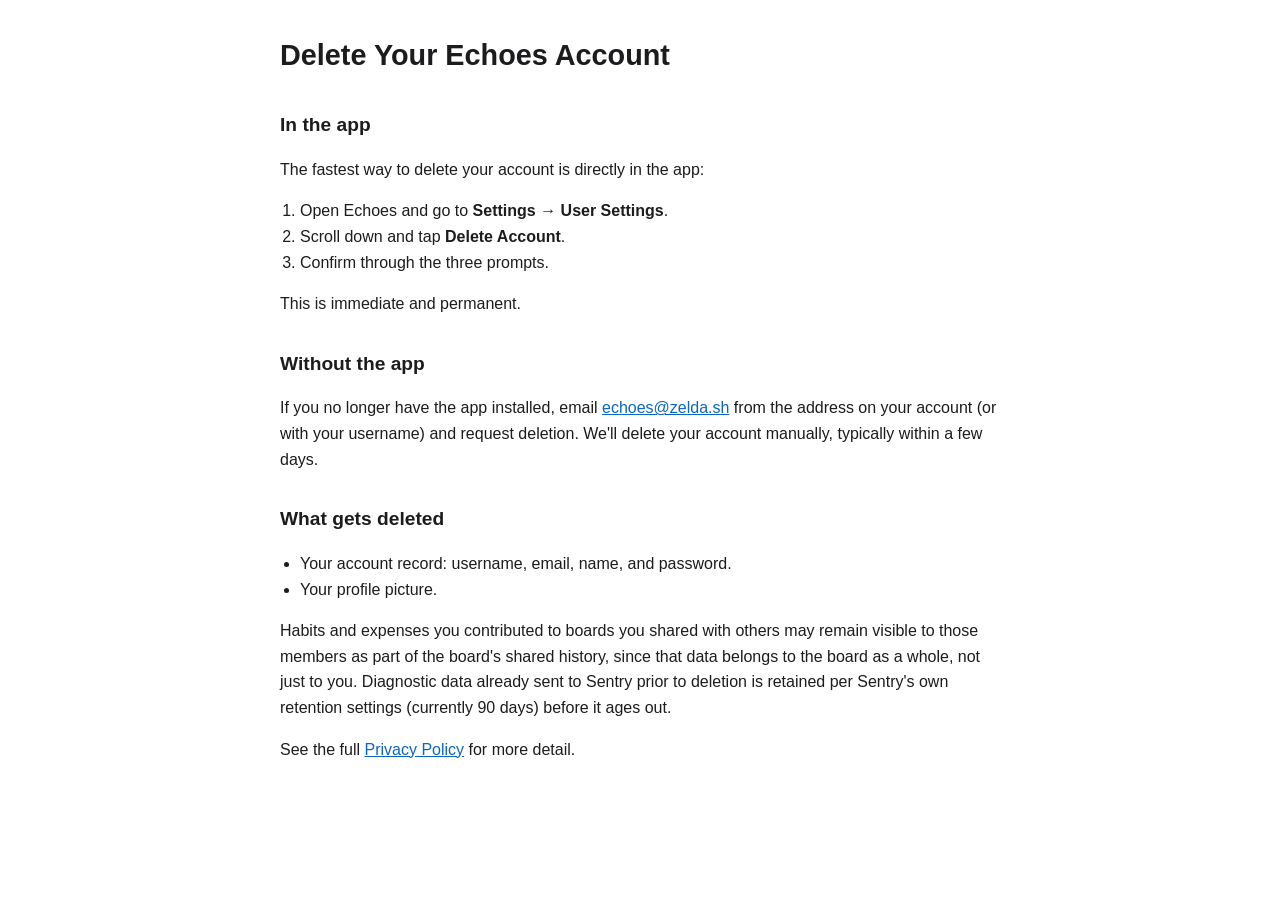
==== static/data-deletion.html @ 886923b6 "add data-deletion flow webpage" ====
<!doctype html>
<html lang="en">
<head>
<meta charset="utf-8">
<meta name="viewport" content="width=device-width, initial-scale=1">
<title>Delete Your Account — Echoes</title>
<style>
  body { font-family: -apple-system, BlinkMacSystemFont, "Segoe UI", Helvetica, Arial, sans-serif; line-height: 1.6; max-width: 720px; margin: 2rem auto; padding: 0 1.25rem; color: #1c1c1e; }
  h1 { font-size: 1.8rem; margin-bottom: 0.25rem; }
  h2 { font-size: 1.2rem; margin-top: 2rem; }
  a { color: #0a66c2; }
  ol, ul { padding-left: 1.25rem; }
  @media (prefers-color-scheme: dark) {
    body { background: #19191c; color: #e6e6e6; }
    a { color: #6cb2ff; }
  }
</style>
</head>
<body>

<h1>Delete Your Echoes Account</h1>

<h2>In the app</h2>
<p>The fastest way to delete your account is directly in the app:</p>
<ol>
  <li>Open Echoes and go to <strong>Settings → User Settings</strong>.</li>
  <li>Scroll down and tap <strong>Delete Account</strong>.</li>
  <li>Confirm through the three prompts.</li>
</ol>
<p>This is immediate and permanent.</p>

<h2>Without the app</h2>
<p>If you no longer have the app installed, email <a href="mailto:echoes@zelda.sh">echoes@zelda.sh</a> from the address on your account (or with your username) and request deletion. We'll delete your account manually, typically within a few days.</p>

<h2>What gets deleted</h2>
<ul>
  <li>Your account record: username, email, name, and password.</li>
  <li>Your profile picture.</li>
</ul>
<p>Habits and expenses you contributed to boards you shared with others may remain visible to those members as part of the board's shared history, since that data belongs to the board as a whole, not just to you. Diagnostic data already sent to Sentry prior to deletion is retained per Sentry's own retention settings (currently 90 days) before it ages out.</p>

<p>See the full <a href="/privacy">Privacy Policy</a> for more detail.</p>

</body>
</html>
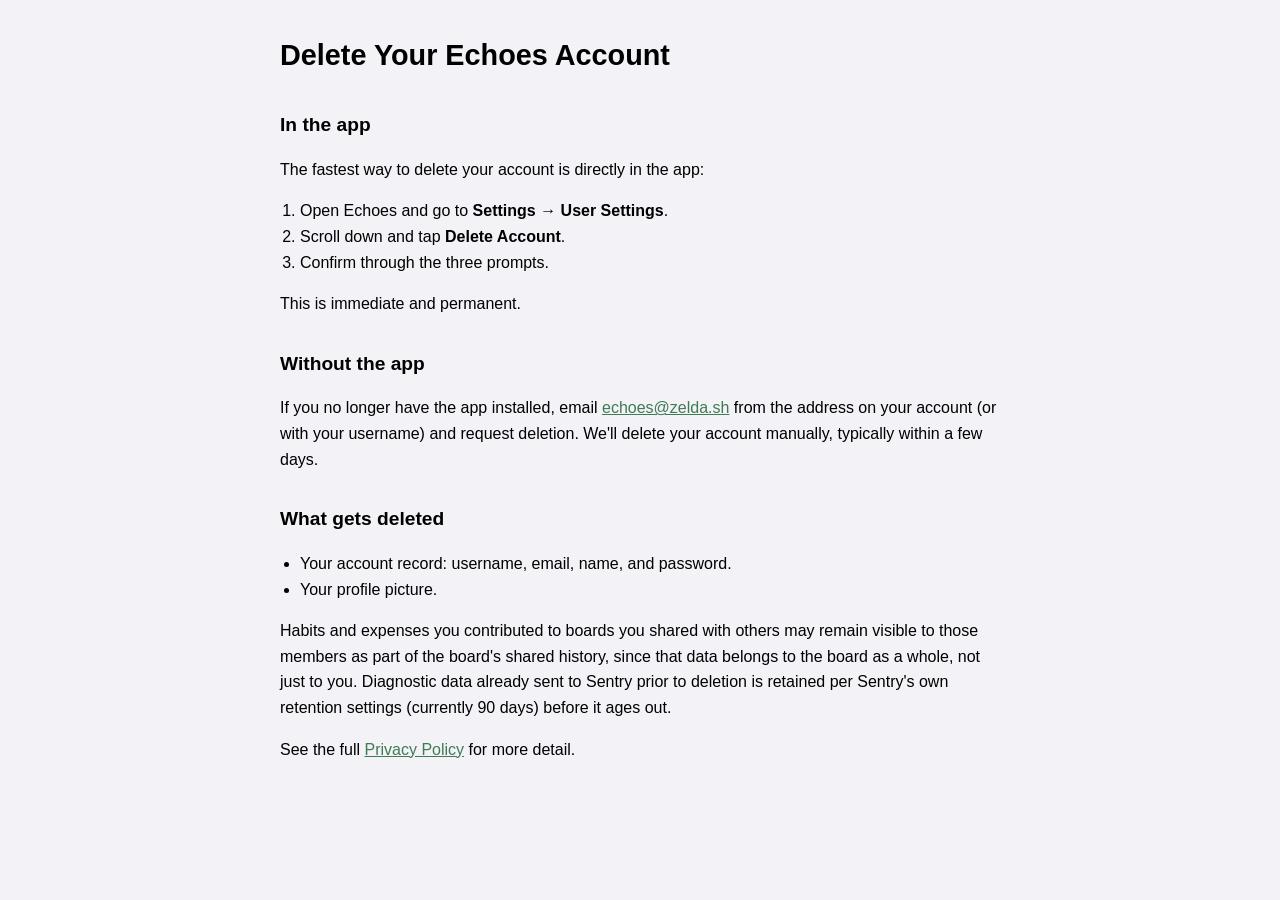
==== commit 22d531ac: "update color scheme" ====
--- a/static/data-deletion.html
+++ b/static/data-deletion.html
@@ -3,17 +3,22 @@
 <head>
 <meta charset="utf-8">
 <meta name="viewport" content="width=device-width, initial-scale=1">
+<meta name="darkreader-lock">
 <title>Delete Your Account — Echoes</title>
+<link rel="preload" href="/static/join/fonts/SpaceGrotesk-Variable.ttf" as="font" type="font/ttf" crossorigin>
+<link rel="stylesheet" href="/static/theme.css">
 <style>
-  body { font-family: -apple-system, BlinkMacSystemFont, "Segoe UI", Helvetica, Arial, sans-serif; line-height: 1.6; max-width: 720px; margin: 2rem auto; padding: 0 1.25rem; color: #1c1c1e; }
+  @font-face {
+    font-family: "Space Grotesk";
+    src: url("/static/join/fonts/SpaceGrotesk-Variable.ttf") format("truetype");
+    font-weight: 300 700;
+    font-display: swap;
+  }
+  body { font-family: "Space Grotesk", -apple-system, BlinkMacSystemFont, "Segoe UI", Helvetica, Arial, sans-serif; line-height: 1.6; max-width: 720px; margin: 2rem auto; padding: 0 1.25rem; background: var(--background); color: var(--text); }
   h1 { font-size: 1.8rem; margin-bottom: 0.25rem; }
   h2 { font-size: 1.2rem; margin-top: 2rem; }
-  a { color: #0a66c2; }
+  a { color: var(--accent); }
   ol, ul { padding-left: 1.25rem; }
-  @media (prefers-color-scheme: dark) {
-    body { background: #19191c; color: #e6e6e6; }
-    a { color: #6cb2ff; }
-  }
 </style>
 </head>
 <body>
--- a/static/theme.css
+++ b/static/theme.css
@@ -0,0 +1,18 @@
+:root {
+  --background: #F2F2F7;
+  --background-element: #FFFFFF;
+  --text: #000000;
+  --text-secondary: #60646C;
+  --accent: #407B54;
+  --border: rgba(0, 0, 0, 0.12);
+}
+@media (prefers-color-scheme: dark) {
+  :root {
+    --background: #161616;
+    --background-element: #1c1c1c;
+    --text: #FFFFFF;
+    --text-secondary: #B0B4BA;
+    --accent: #407B54;
+    --border: rgba(255, 255, 255, 0.14);
+  }
+}
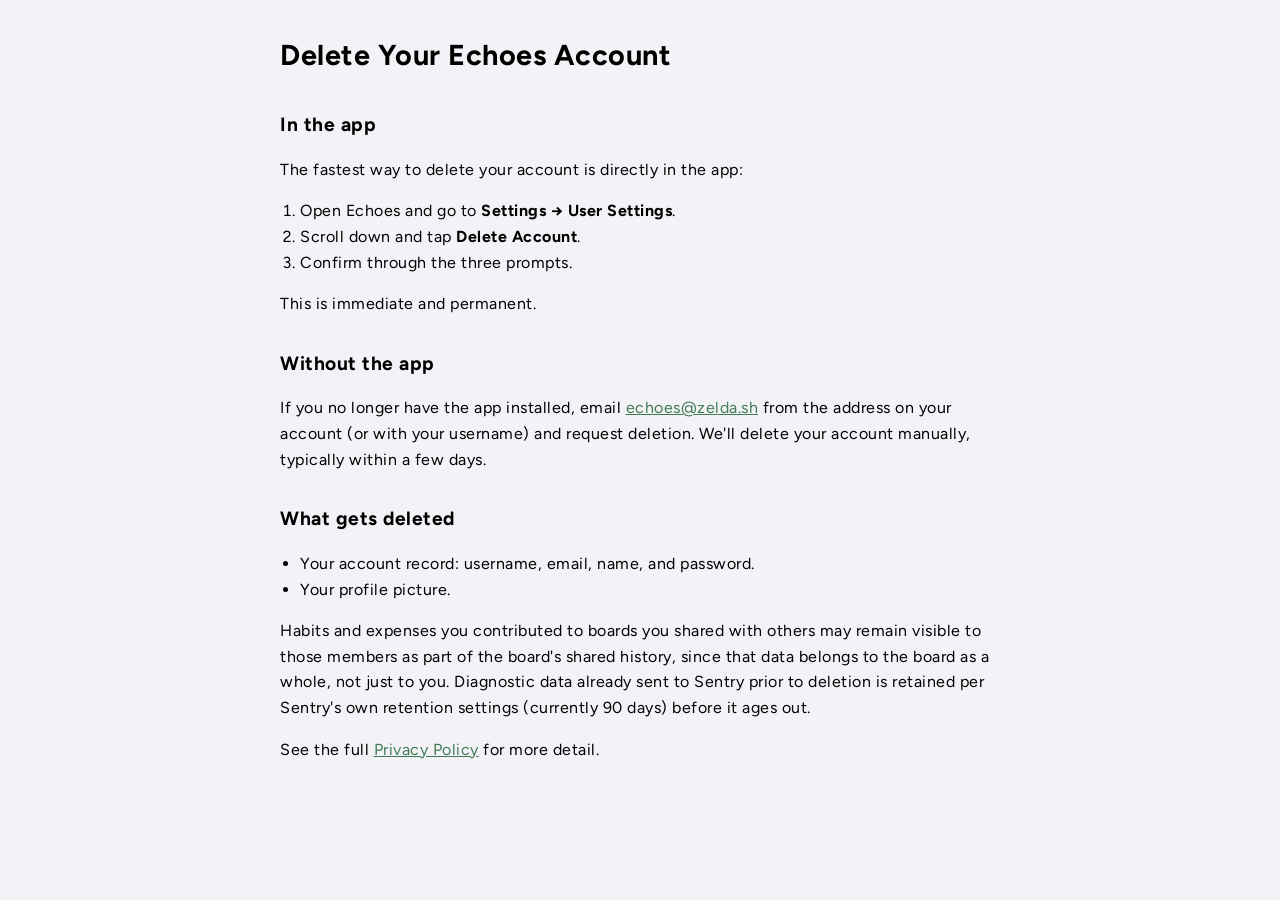
==== commit 9fe7e108: "Change font to figtree" ====
--- a/static/data-deletion.html
+++ b/static/data-deletion.html
@@ -5,16 +5,16 @@
 <meta name="viewport" content="width=device-width, initial-scale=1">
 <meta name="darkreader-lock">
 <title>Delete Your Account — Echoes</title>
-<link rel="preload" href="/static/join/fonts/SpaceGrotesk-Variable.ttf" as="font" type="font/ttf" crossorigin>
+<link rel="preload" href="/static/join/fonts/Figtree-Variable.ttf" as="font" type="font/ttf" crossorigin>
 <link rel="stylesheet" href="/static/theme.css">
 <style>
   @font-face {
-    font-family: "Space Grotesk";
-    src: url("/static/join/fonts/SpaceGrotesk-Variable.ttf") format("truetype");
+    font-family: "Figtree";
+    src: url("/static/join/fonts/Figtree-Variable.ttf") format("truetype");
     font-weight: 300 700;
     font-display: swap;
   }
-  body { font-family: "Space Grotesk", -apple-system, BlinkMacSystemFont, "Segoe UI", Helvetica, Arial, sans-serif; line-height: 1.6; max-width: 720px; margin: 2rem auto; padding: 0 1.25rem; background: var(--background); color: var(--text); }
+  body { font-family: "Figtree", -apple-system, BlinkMacSystemFont, "Segoe UI", Helvetica, Arial, sans-serif; letter-spacing: 0.5px; line-height: 1.6; max-width: 720px; margin: 2rem auto; padding: 0 1.25rem; background: var(--background); color: var(--text); }
   h1 { font-size: 1.8rem; margin-bottom: 0.25rem; }
   h2 { font-size: 1.2rem; margin-top: 2rem; }
   a { color: var(--accent); }
